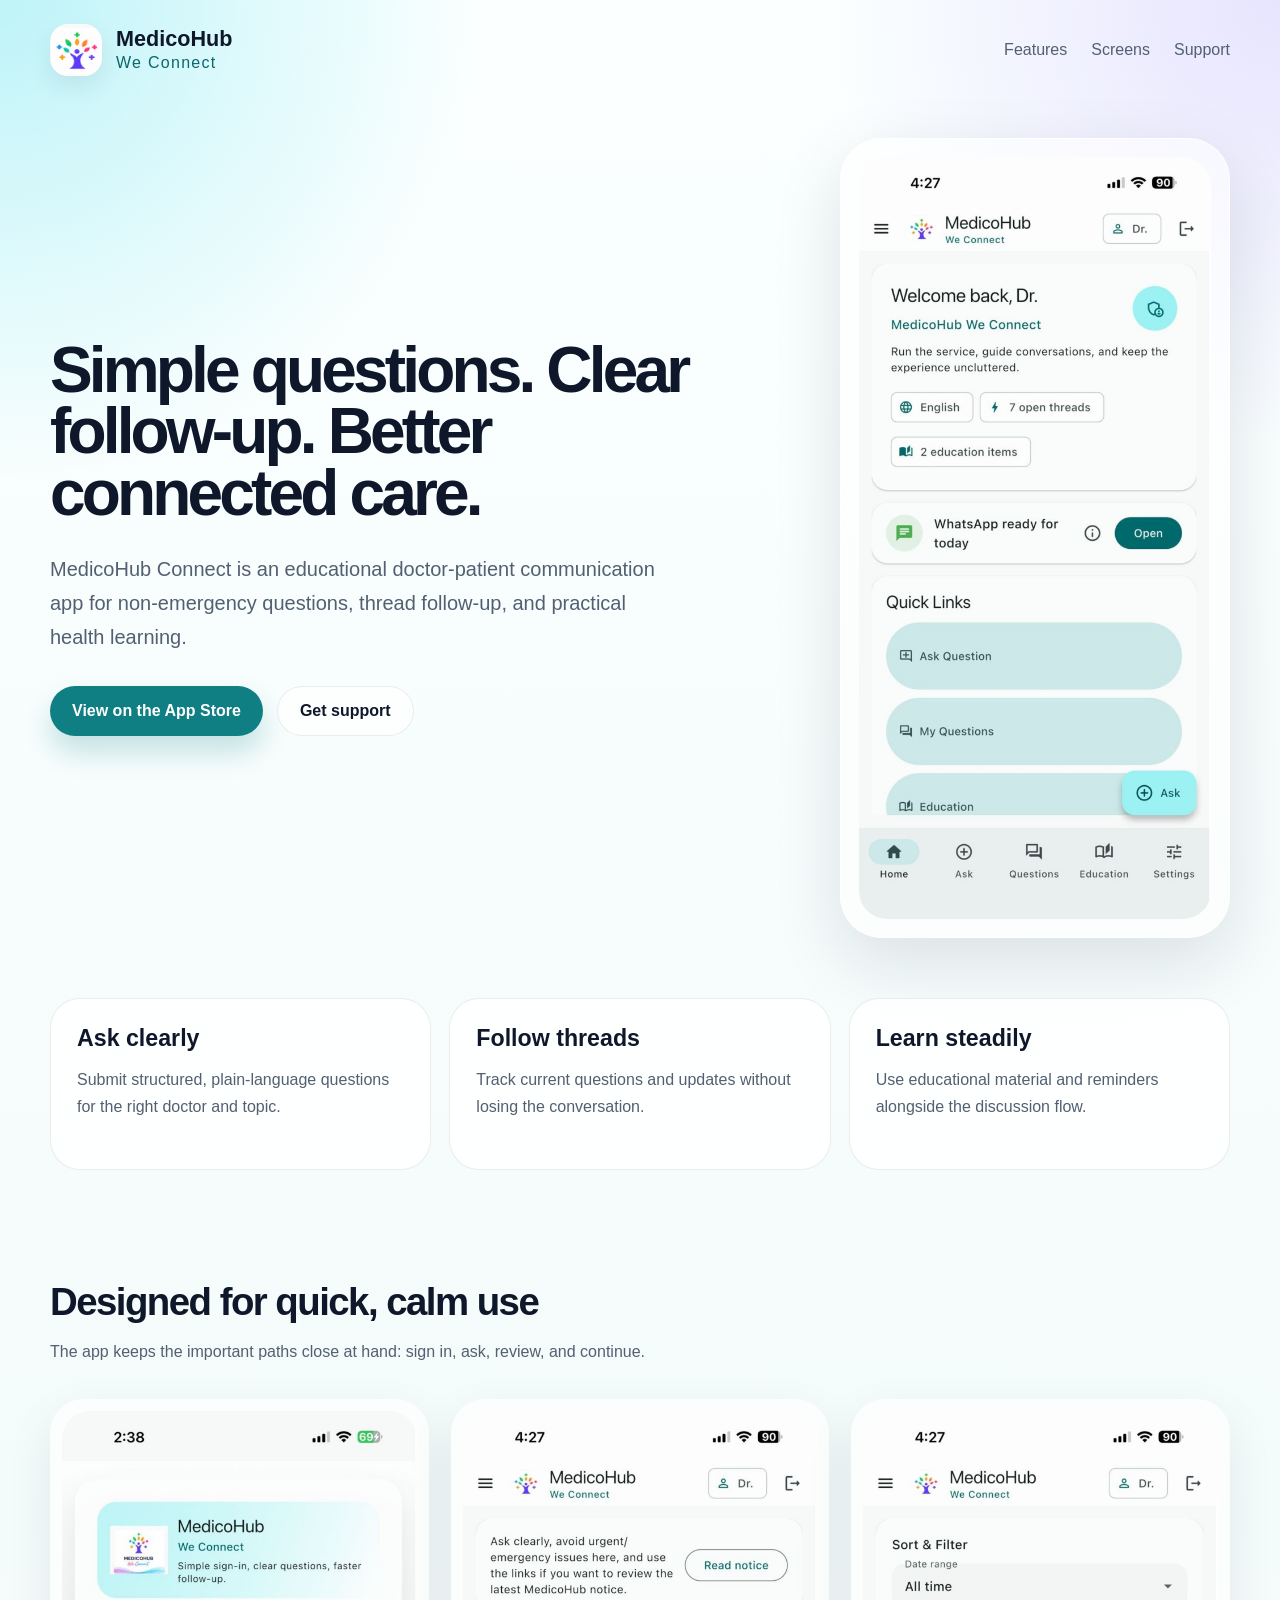
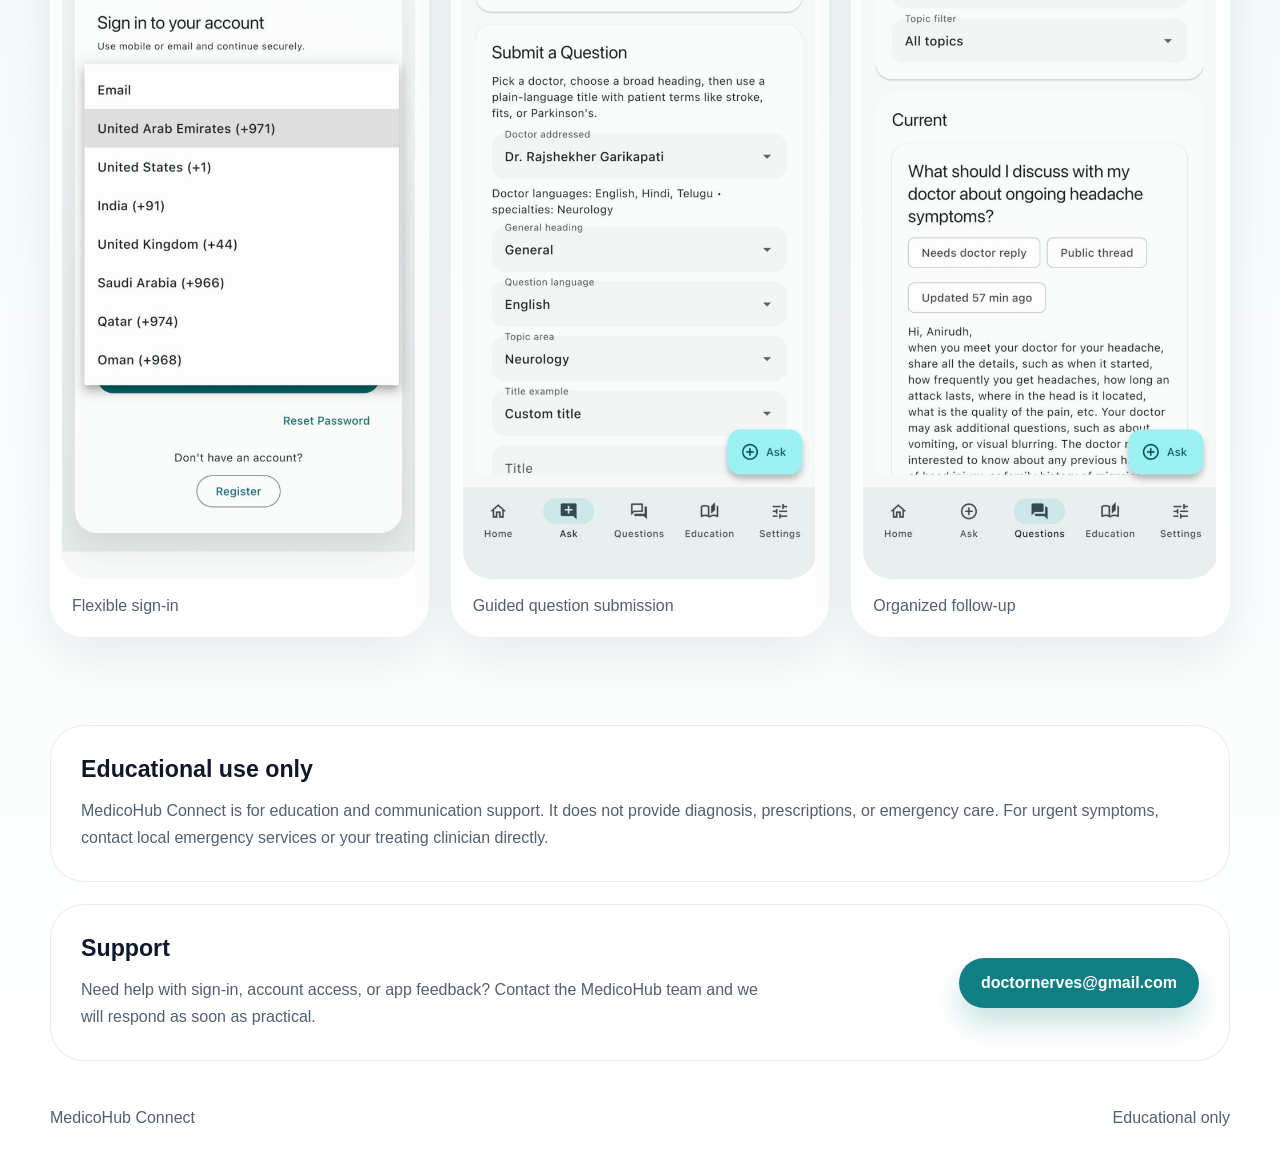
==== docs/index.html @ 1a633739 "Add MedicoHub public landing page" ====
<!doctype html>
<html lang="en">
  <head>
    <meta charset="utf-8" />
    <meta name="viewport" content="width=device-width, initial-scale=1" />
    <title>MedicoHub Connect</title>
    <meta
      name="description"
      content="MedicoHub Connect helps patients ask clearer non-emergency questions, follow thread updates, and read educational material from their care team."
    />
    <link rel="stylesheet" href="./site.css" />
  </head>
  <body>
    <header class="topbar">
      <a class="brand" href="#top" aria-label="MedicoHub Connect home">
        <img src="./site-assets/medicohub_icon_light.png" alt="" />
        <span>
          <strong>MedicoHub</strong>
          <em>We Connect</em>
        </span>
      </a>
      <nav aria-label="Primary">
        <a href="#features">Features</a>
        <a href="#screens">Screens</a>
        <a href="#support">Support</a>
      </nav>
    </header>

    <main id="top">
      <section class="hero">
        <div class="hero-copy">
          <h1>Simple questions. Clear follow-up. Better connected care.</h1>
          <p>
            MedicoHub Connect is an educational doctor-patient communication app for
            non-emergency questions, thread follow-up, and practical health learning.
          </p>
          <div class="hero-actions">
            <a class="button primary" href="https://apps.apple.com/app/medicohub-connect/id6767483522">
              View on the App Store
            </a>
            <a class="button secondary" href="#support">Get support</a>
          </div>
        </div>
        <div class="hero-device" aria-hidden="true">
          <img src="./site-assets/home.jpg" alt="" />
        </div>
      </section>

      <section id="features" class="feature-band">
        <article>
          <h2>Ask clearly</h2>
          <p>Submit structured, plain-language questions for the right doctor and topic.</p>
        </article>
        <article>
          <h2>Follow threads</h2>
          <p>Track current questions and updates without losing the conversation.</p>
        </article>
        <article>
          <h2>Learn steadily</h2>
          <p>Use educational material and reminders alongside the discussion flow.</p>
        </article>
      </section>

      <section id="screens" class="screens">
        <div class="section-heading">
          <h2>Designed for quick, calm use</h2>
          <p>
            The app keeps the important paths close at hand: sign in, ask, review, and continue.
          </p>
        </div>
        <div class="screen-grid">
          <figure>
            <img src="./site-assets/signin.jpg" alt="Sign-in screen with email option." />
            <figcaption>Flexible sign-in</figcaption>
          </figure>
          <figure>
            <img src="./site-assets/ask.jpg" alt="Ask question screen." />
            <figcaption>Guided question submission</figcaption>
          </figure>
          <figure>
            <img src="./site-assets/questions.jpg" alt="Questions screen with sort and filter controls." />
            <figcaption>Organized follow-up</figcaption>
          </figure>
        </div>
      </section>

      <section class="notice">
        <h2>Educational use only</h2>
        <p>
          MedicoHub Connect is for education and communication support. It does not provide
          diagnosis, prescriptions, or emergency care. For urgent symptoms, contact local emergency
          services or your treating clinician directly.
        </p>
      </section>

      <section id="support" class="support">
        <div>
          <h2>Support</h2>
          <p>
            Need help with sign-in, account access, or app feedback? Contact the MedicoHub team and
            we will respond as soon as practical.
          </p>
        </div>
        <a class="button primary" href="mailto:doctornerves@gmail.com">doctornerves@gmail.com</a>
      </section>
    </main>

    <footer>
      <span>MedicoHub Connect</span>
      <span>Educational only</span>
    </footer>
  </body>
</html>
---- docs/site.css ----
:root {
  --ink: #0f172a;
  --muted: #526071;
  --line: rgba(15, 23, 42, 0.08);
  --wash: #f4fbfb;
  --wash-strong: #e6f7f8;
  --accent: #0f7f83;
  --accent-strong: #0a676b;
  --card: rgba(255, 255, 255, 0.82);
  --shadow: 0 24px 70px rgba(15, 23, 42, 0.12);
}

* {
  box-sizing: border-box;
}

html {
  scroll-behavior: smooth;
}

body {
  margin: 0;
  color: var(--ink);
  font-family:
    "Avenir Next",
    "Segoe UI",
    "Helvetica Neue",
    sans-serif;
  background:
    radial-gradient(circle at top left, rgba(166, 239, 246, 0.72), transparent 30rem),
    radial-gradient(circle at top right, rgba(196, 181, 253, 0.36), transparent 28rem),
    linear-gradient(180deg, #fbffff 0%, #f4fbfb 55%, #ffffff 100%);
}

a {
  color: inherit;
  text-decoration: none;
}

.topbar,
main,
footer {
  width: min(1180px, calc(100% - 48px));
  margin: 0 auto;
}

.topbar {
  display: flex;
  align-items: center;
  justify-content: space-between;
  padding: 24px 0 18px;
}

.brand {
  display: flex;
  align-items: center;
  gap: 14px;
}

.brand img {
  width: 52px;
  height: 52px;
  border-radius: 18px;
  box-shadow: 0 10px 24px rgba(15, 23, 42, 0.08);
}

.brand strong,
.brand em {
  display: block;
}

.brand strong {
  font-size: 1.35rem;
  line-height: 1;
}

.brand em {
  margin-top: 4px;
  color: var(--accent-strong);
  font-style: normal;
  letter-spacing: 0.08em;
}

nav {
  display: flex;
  gap: 24px;
  color: var(--muted);
}

.hero {
  display: grid;
  grid-template-columns: minmax(0, 1fr) minmax(320px, 430px);
  align-items: center;
  gap: clamp(28px, 5vw, 80px);
  min-height: min(74vh, 760px);
  padding: 44px 0 60px;
}

.hero-copy h1 {
  max-width: 720px;
  margin: 0;
  font-size: clamp(2.45rem, 5vw, 4.7rem);
  line-height: 0.96;
  letter-spacing: -0.06em;
}

.hero-copy p {
  max-width: 620px;
  margin: 28px 0 0;
  color: var(--muted);
  font-size: clamp(1.02rem, 2vw, 1.25rem);
  line-height: 1.7;
}

.hero-actions {
  display: flex;
  flex-wrap: wrap;
  gap: 14px;
  margin-top: 32px;
}

.button {
  display: inline-flex;
  align-items: center;
  justify-content: center;
  min-height: 50px;
  padding: 0 22px;
  border-radius: 999px;
  font-weight: 600;
}

.button.primary {
  color: #fff;
  background: var(--accent);
  box-shadow: 0 16px 28px rgba(15, 127, 131, 0.22);
}

.button.secondary {
  border: 1px solid var(--line);
  background: rgba(255, 255, 255, 0.72);
}

.hero-device {
  justify-self: end;
  width: min(100%, 390px);
  padding: 18px;
  border: 1px solid rgba(255, 255, 255, 0.9);
  border-radius: 42px;
  background: rgba(255, 255, 255, 0.58);
  box-shadow: var(--shadow);
}

.hero-device img,
.screen-grid img {
  display: block;
  width: 100%;
  border-radius: 28px;
}

.feature-band {
  display: grid;
  grid-template-columns: repeat(3, 1fr);
  gap: 18px;
}

.feature-band article,
.notice,
.support {
  border: 1px solid var(--line);
  background: var(--card);
  backdrop-filter: blur(18px);
}

.feature-band article {
  min-height: 172px;
  padding: 26px;
  border-radius: 30px;
}

.feature-band h2,
.notice h2,
.support h2,
.section-heading h2 {
  margin: 0;
  font-size: 1.45rem;
}

.feature-band p,
.notice p,
.support p,
.section-heading p {
  margin: 14px 0 0;
  color: var(--muted);
  line-height: 1.7;
}

.screens {
  padding: 110px 0 88px;
}

.section-heading {
  max-width: 640px;
  margin-bottom: 34px;
}

.section-heading h2 {
  font-size: clamp(1.8rem, 3vw, 2.5rem);
  letter-spacing: -0.04em;
}

.screen-grid {
  display: grid;
  grid-template-columns: repeat(3, 1fr);
  gap: 22px;
}

figure {
  margin: 0;
  padding: 12px;
  border-radius: 34px;
  background: rgba(255, 255, 255, 0.76);
  box-shadow: 0 18px 48px rgba(15, 23, 42, 0.08);
}

figcaption {
  padding: 18px 10px 10px;
  color: var(--muted);
}

.notice {
  padding: 30px;
  border-radius: 34px;
}

.support {
  display: flex;
  align-items: center;
  justify-content: space-between;
  gap: 24px;
  margin-top: 22px;
  padding: 30px;
  border-radius: 34px;
}

.support div {
  max-width: 680px;
}

footer {
  display: flex;
  justify-content: space-between;
  gap: 18px;
  padding: 48px 0 36px;
  color: var(--muted);
}

@media (max-width: 860px) {
  .topbar {
    align-items: flex-start;
    flex-direction: column;
    gap: 18px;
  }

  .hero {
    grid-template-columns: 1fr;
    min-height: auto;
    padding-top: 24px;
  }

  .hero-device {
    justify-self: start;
  }

  .feature-band,
  .screen-grid {
    grid-template-columns: 1fr;
  }

  .support {
    align-items: flex-start;
    flex-direction: column;
  }
}

@media (max-width: 560px) {
  .topbar,
  main,
  footer {
    width: min(100% - 28px, 1180px);
  }

  nav {
    gap: 16px;
    font-size: 0.94rem;
  }

  .hero-copy h1 {
    font-size: 2.25rem;
  }

  .hero-actions {
    flex-direction: column;
  }

  .button {
    width: 100%;
  }

  footer {
    flex-direction: column;
  }
}
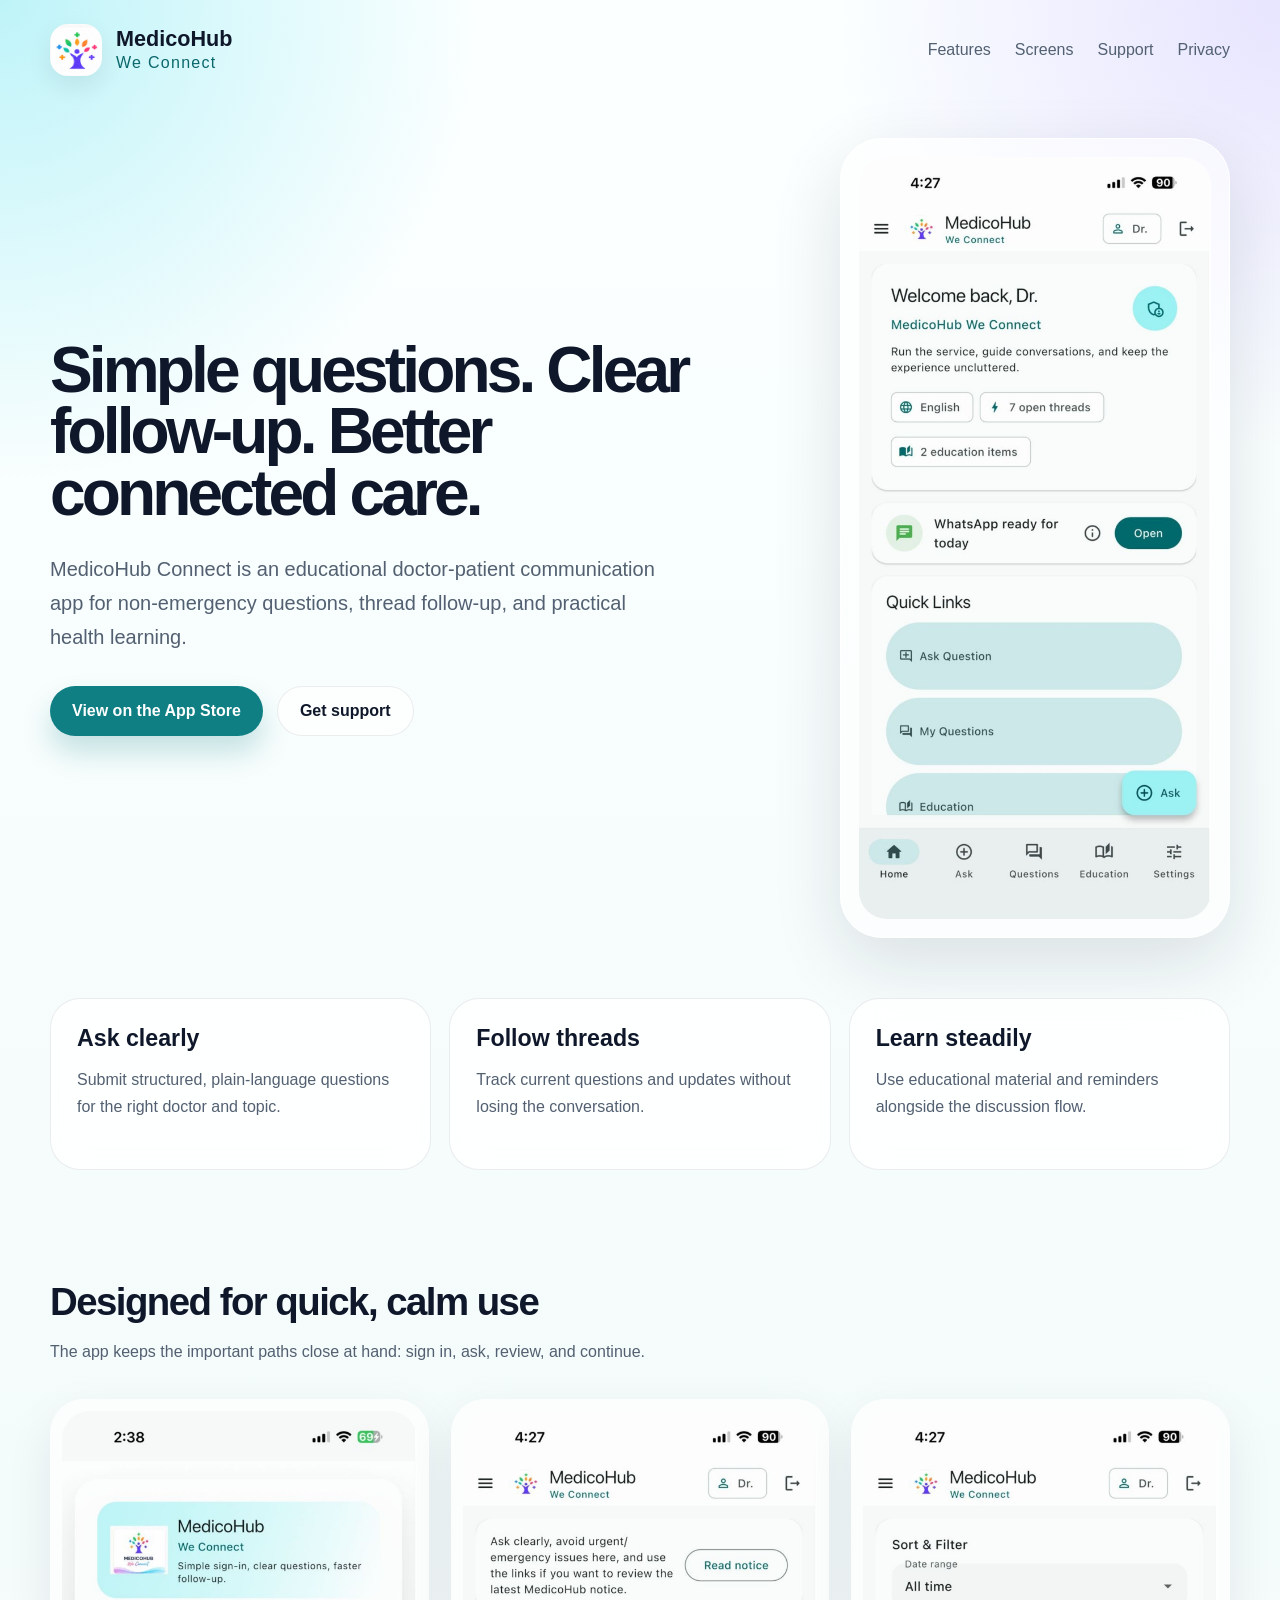
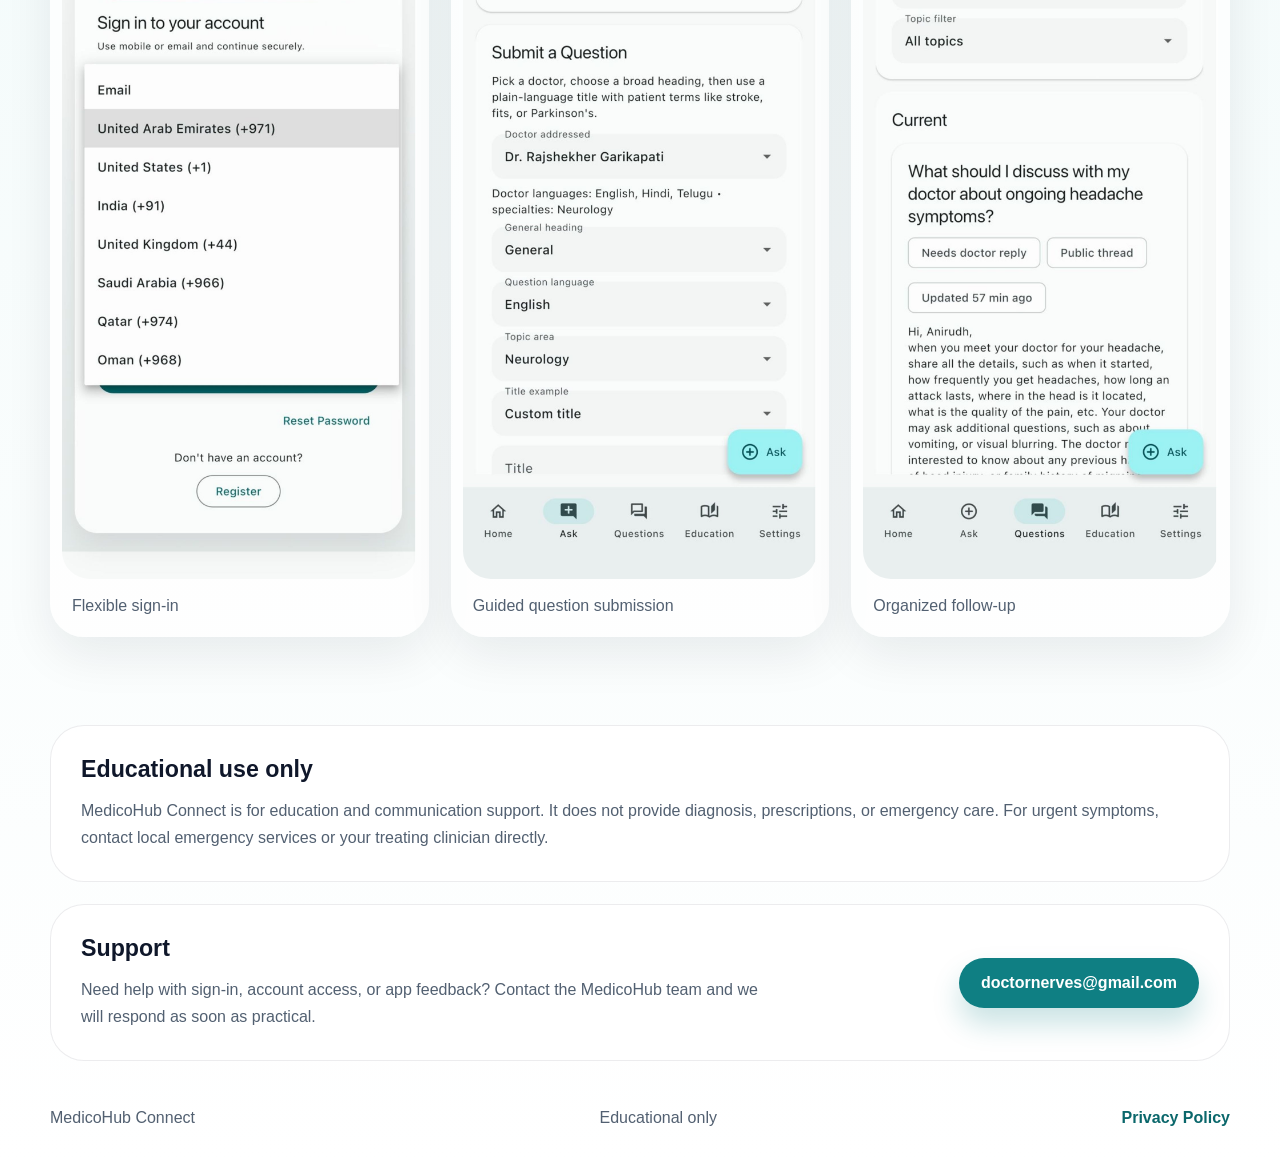
==== commit 243470a1: "Add MedicoHub privacy policy page" ====
--- a/docs/index.html
+++ b/docs/index.html
@@ -23,6 +23,7 @@
         <a href="#features">Features</a>
         <a href="#screens">Screens</a>
         <a href="#support">Support</a>
+        <a href="./privacy.html">Privacy</a>
       </nav>
     </header>
 
@@ -108,6 +109,7 @@
     <footer>
       <span>MedicoHub Connect</span>
       <span>Educational only</span>
+      <a href="./privacy.html">Privacy Policy</a>
     </footer>
   </body>
 </html>
--- a/docs/site.css
+++ b/docs/site.css
@@ -254,6 +254,66 @@
   color: var(--muted);
 }
 
+.legal-page {
+  max-width: 920px;
+  padding: 38px 0 70px;
+}
+
+.legal-hero,
+.legal-card {
+  border: 1px solid var(--line);
+  background: var(--card);
+  backdrop-filter: blur(18px);
+  box-shadow: 0 18px 48px rgba(15, 23, 42, 0.07);
+}
+
+.legal-hero {
+  padding: clamp(30px, 5vw, 52px);
+  border-radius: 38px;
+}
+
+.legal-hero h1 {
+  margin: 0;
+  font-size: clamp(2.2rem, 5vw, 4rem);
+  letter-spacing: -0.06em;
+}
+
+.legal-hero p,
+.legal-card p,
+.legal-card li {
+  color: var(--muted);
+  line-height: 1.75;
+}
+
+.eyebrow {
+  margin: 0 0 12px;
+  color: var(--accent-strong);
+  font-weight: 700;
+  letter-spacing: 0.12em;
+  text-transform: uppercase;
+}
+
+.legal-card {
+  margin-top: 18px;
+  padding: 28px;
+  border-radius: 28px;
+}
+
+.legal-card h2 {
+  margin: 0 0 12px;
+}
+
+.legal-card ul {
+  margin: 0;
+  padding-left: 1.3rem;
+}
+
+.legal-card a,
+footer a {
+  color: var(--accent-strong);
+  font-weight: 700;
+}
+
 @media (max-width: 860px) {
   .topbar {
     align-items: flex-start;
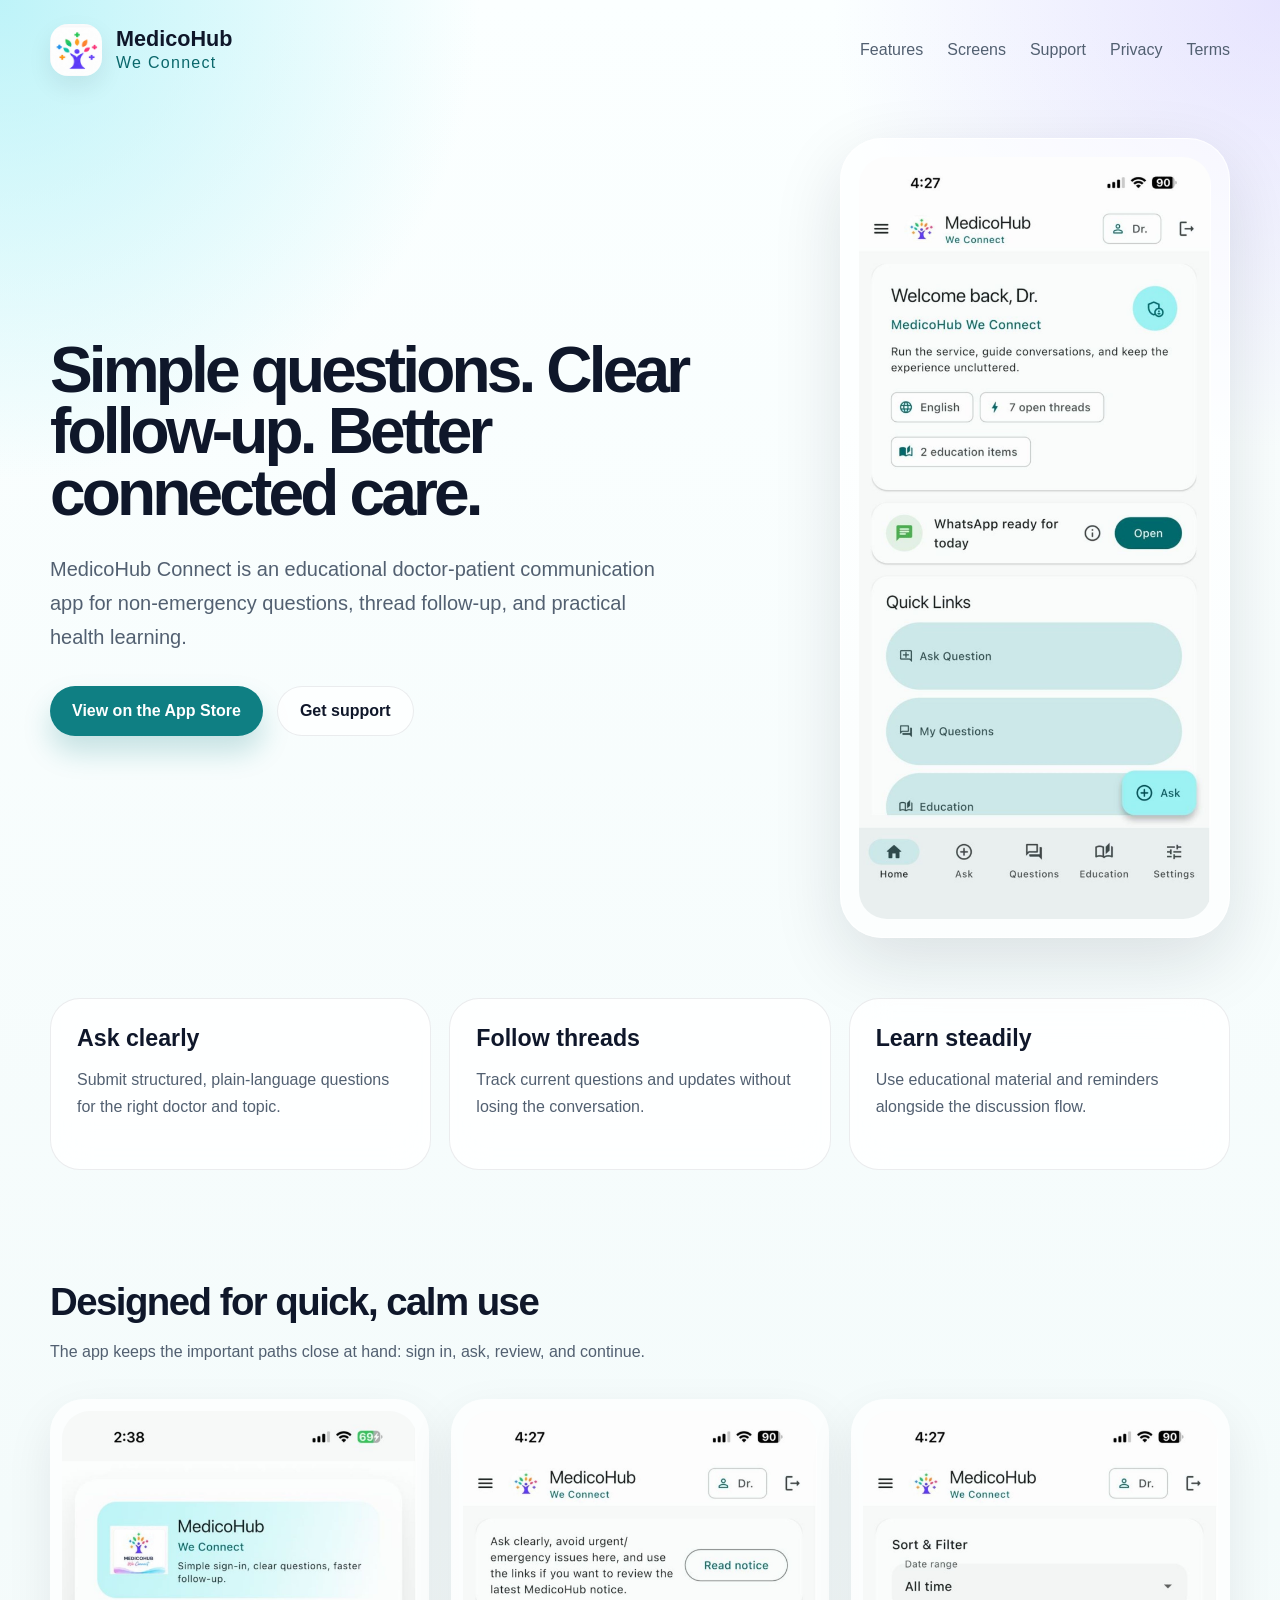
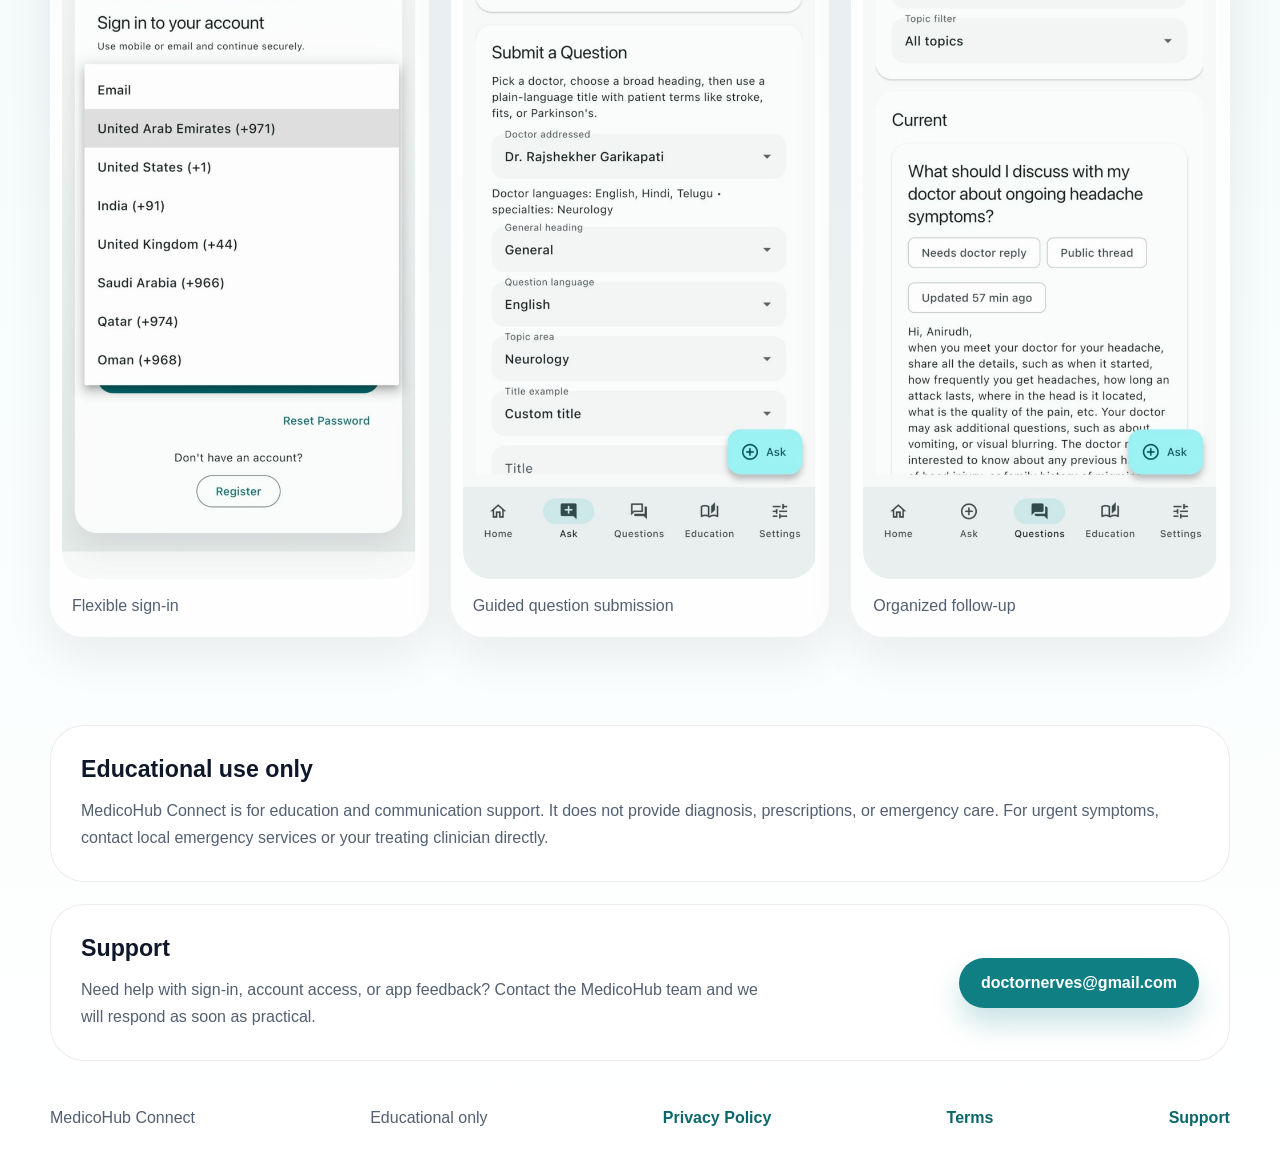
==== commit b0576085: "Prepare release build with translation assets" ====
--- a/docs/index.html
+++ b/docs/index.html
@@ -24,6 +24,7 @@
         <a href="#screens">Screens</a>
         <a href="#support">Support</a>
         <a href="./privacy.html">Privacy</a>
+        <a href="./terms.html">Terms</a>
       </nav>
     </header>
 
@@ -110,6 +111,8 @@
       <span>MedicoHub Connect</span>
       <span>Educational only</span>
       <a href="./privacy.html">Privacy Policy</a>
+      <a href="./terms.html">Terms</a>
+      <a href="./support.html">Support</a>
     </footer>
   </body>
 </html>
